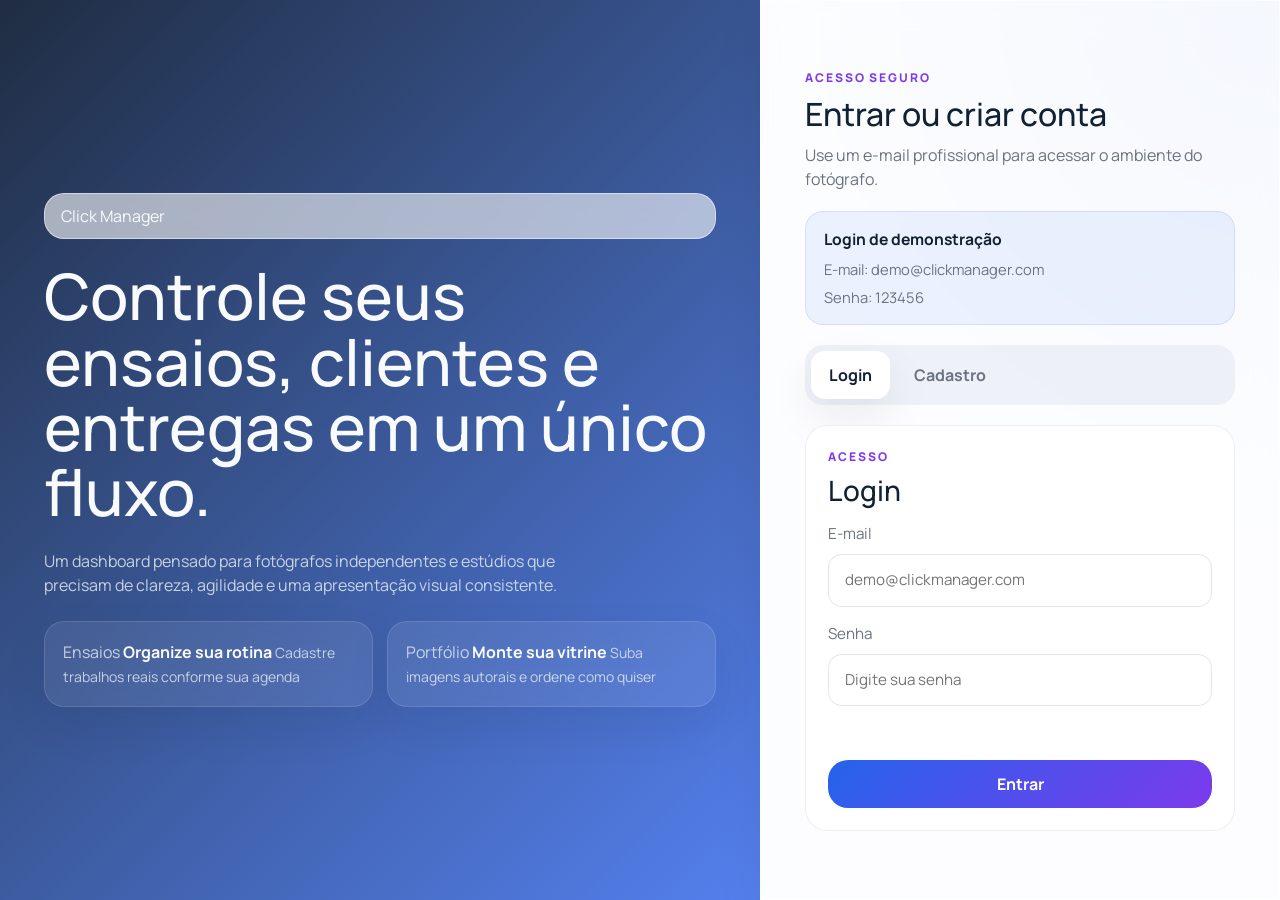
==== index.html @ f864e598 "Primeiro commit com .gitattributes" ====
<!DOCTYPE html>
<html lang="pt-BR">
<head>
    <meta charset="UTF-8">
    <meta name="viewport" content="width=device-width, initial-scale=1.0">
    <title>Click Manager | Login</title>
    <meta name="description" content="Sistema web para fotógrafos com gestão de clientes, ensaios, pagamentos e galeria de entrega.">
    <link href="https://cdn.jsdelivr.net/npm/bootstrap@5.3.3/dist/css/bootstrap.min.css" rel="stylesheet">
    <link rel="preconnect" href="https://fonts.googleapis.com">
    <link rel="preconnect" href="https://fonts.gstatic.com" crossorigin>
    <link href="https://fonts.googleapis.com/css2?family=Manrope:wght@400;500;600;700;800&display=swap" rel="stylesheet">
    <link rel="stylesheet" href="style.css">
</head>
<body data-page="login">
    <main class="auth-shell">
        <section class="auth-hero">
            <div class="brand-pill">Click Manager</div>
            <h1>Controle seus ensaios, clientes e entregas em um único fluxo.</h1>
            <p>
                Um dashboard pensado para fotógrafos independentes e estúdios que precisam de clareza,
                agilidade e uma apresentação visual consistente.
            </p>
            <div class="auth-hero__highlights">
                <article class="glass-card">
                    <span>Ensaios</span>
                    <strong>Organize sua rotina</strong>
                    <small>Cadastre trabalhos reais conforme sua agenda</small>
                </article>
                <article class="glass-card">
                    <span>Portfólio</span>
                    <strong>Monte sua vitrine</strong>
                    <small>Suba imagens autorais e ordene como quiser</small>
                </article>
            </div>
        </section>

        <section class="auth-panel">
            <div class="auth-panel__header">
                <p class="eyebrow">Acesso seguro</p>
                <h2>Entrar ou criar conta</h2>
                <p>Use um e-mail profissional para acessar o ambiente do fotógrafo.</p>
            </div>

            <div class="auth-demo">
                <strong>Login de demonstração</strong>
                <span>E-mail: demo@clickmanager.com</span>
                <span>Senha: 123456</span>
            </div>

            <div class="auth-tabs" role="tablist" aria-label="Modos de autenticação">
                <button class="auth-tab is-active" type="button" data-auth-tab="login">Login</button>
                <button class="auth-tab" type="button" data-auth-tab="register">Cadastro</button>
            </div>

            <form class="auth-form is-active" id="loginForm" novalidate>
                <div class="auth-form__header">
                    <p class="eyebrow">Acesso</p>
                    <h3>Login</h3>
                </div>
                <label class="field">
                    <span>E-mail</span>
                    <input type="email" name="email" placeholder="demo@clickmanager.com" required>
                </label>
                <label class="field">
                    <span>Senha</span>
                    <input type="password" name="password" placeholder="Digite sua senha" required minlength="6">
                </label>
                <p class="form-feedback" aria-live="polite"></p>
                <button class="btn btn-primary btn-block" type="submit">Entrar</button>
            </form>

            <form class="auth-form" id="registerForm" novalidate>
                <div class="auth-form__header">
                    <p class="eyebrow">Novo acesso</p>
                    <h3>Cadastro</h3>
                </div>
                <label class="field">
                    <span>Sou</span>
                    <select name="role" id="registerRole" required>
                        <option value="photographer">Fotógrafo</option>
                        <option value="client">Cliente</option>
                    </select>
                </label>
                <label class="field">
                    <span>Nome</span>
                    <input type="text" name="fullName" placeholder="Seu nome completo" required>
                </label>
                <label class="field">
                    <span>E-mail</span>
                    <input type="email" name="email" placeholder="novo@studio.com" required>
                </label>
                <label class="field">
                    <span>Senha</span>
                    <input type="password" name="password" placeholder="Crie uma senha segura" required minlength="6">
                </label>
                <div id="photographerFields">
                    <label class="field">
                        <span>Quanto você cobra por ensaio</span>
                        <input type="number" name="sessionPrice" placeholder="Ex.: 1200" min="0" step="0.01">
                    </label>
                    <label class="field">
                        <span>Média de ensaios por mês</span>
                        <input type="number" name="monthlyAverageSessions" placeholder="Ex.: 8" min="0" step="1">
                    </label>
                </div>
                <div id="clientFields" hidden>
                    <label class="field">
                        <span>Nome do fotógrafo</span>
                        <input type="text" name="photographerName" placeholder="Ex.: Helena Duarte">
                    </label>
                    <label class="field">
                        <span>Código ou link do ensaio</span>
                        <input type="text" name="shareCode" placeholder="Ex.: ENSAIO-MARINA-2026">
                    </label>
                </div>
                <p class="form-feedback" aria-live="polite"></p>
                <button class="btn btn-secondary btn-block" type="submit">Criar conta</button>
            </form>
        </section>
    </main>

    <script src="https://cdn.jsdelivr.net/npm/bootstrap@5.3.3/dist/js/bootstrap.bundle.min.js"></script>
    <script src="./js/app.js"></script>
    <script src="./js/page-fallbacks.js"></script>
</body>
</html>
---- style.css ----
@import url("./css/base.css");
@import url("./css/layout.css");
@import url("./css/components.css");
@import url("./css/pages.css");
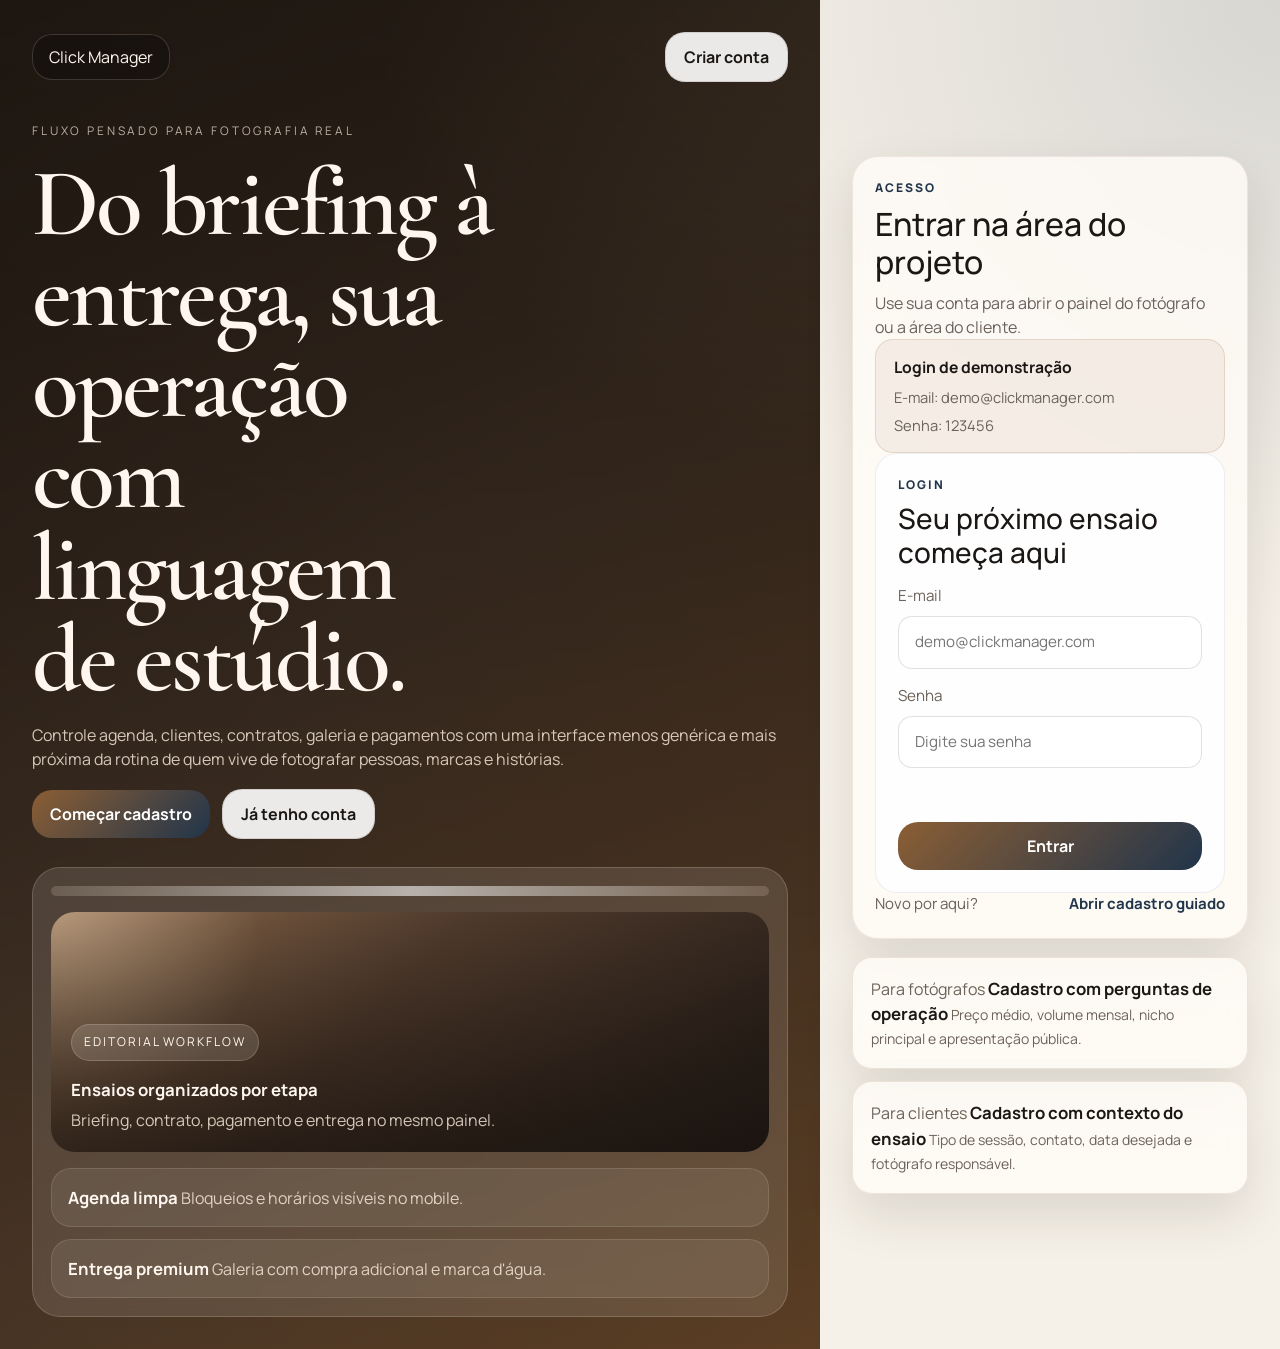
==== commit 8a957330: "update" ====
--- a/index.html
+++ b/index.html
@@ -1,121 +1,108 @@
-<!DOCTYPE html>
+﻿<!DOCTYPE html>
 <html lang="pt-BR">
 <head>
     <meta charset="UTF-8">
     <meta name="viewport" content="width=device-width, initial-scale=1.0">
-    <title>Click Manager | Login</title>
-    <meta name="description" content="Sistema web para fotógrafos com gestão de clientes, ensaios, pagamentos e galeria de entrega.">
+    <title>Click Manager | Gestão para Fotógrafos</title>
+    <meta name="description" content="Organize ensaios, clientes, contratos e entregas com uma experiência criada para fotógrafos autorais e estúdios visuais.">
     <link href="https://cdn.jsdelivr.net/npm/bootstrap@5.3.3/dist/css/bootstrap.min.css" rel="stylesheet">
     <link rel="preconnect" href="https://fonts.googleapis.com">
     <link rel="preconnect" href="https://fonts.gstatic.com" crossorigin>
-    <link href="https://fonts.googleapis.com/css2?family=Manrope:wght@400;500;600;700;800&display=swap" rel="stylesheet">
+    <link href="https://fonts.googleapis.com/css2?family=Manrope:wght@400;500;600;700;800&family=Cormorant+Garamond:wght@500;600;700&display=swap" rel="stylesheet">
     <link rel="stylesheet" href="style.css">
 </head>
 <body data-page="login">
-    <main class="auth-shell">
-        <section class="auth-hero">
-            <div class="brand-pill">Click Manager</div>
-            <h1>Controle seus ensaios, clientes e entregas em um único fluxo.</h1>
-            <p>
-                Um dashboard pensado para fotógrafos independentes e estúdios que precisam de clareza,
-                agilidade e uma apresentação visual consistente.
-            </p>
-            <div class="auth-hero__highlights">
-                <article class="glass-card">
-                    <span>Ensaios</span>
-                    <strong>Organize sua rotina</strong>
-                    <small>Cadastre trabalhos reais conforme sua agenda</small>
-                </article>
-                <article class="glass-card">
-                    <span>Portfólio</span>
-                    <strong>Monte sua vitrine</strong>
-                    <small>Suba imagens autorais e ordene como quiser</small>
-                </article>
+    <main class="auth-home">
+        <section class="photo-hero">
+            <header class="photo-hero__topbar">
+                <div class="brand-pill brand-pill--dark">Click Manager</div>
+                <a class="btn btn-ghost" href="./register.html">Criar conta</a>
+            </header>
+
+            <div class="photo-hero__content">
+                <div class="photo-hero__eyebrow">Fluxo pensado para fotografia real</div>
+                <h1>Do briefing à entrega, sua operação com linguagem de estúdio.</h1>
+                <p>
+                    Controle agenda, clientes, contratos, galeria e pagamentos com uma interface menos genérica e mais próxima
+                    da rotina de quem vive de fotografar pessoas, marcas e histórias.
+                </p>
+                <div class="photo-hero__actions">
+                    <a class="btn btn-primary" href="./register.html">Começar cadastro</a>
+                    <a class="btn btn-ghost" href="#loginCard">Já tenho conta</a>
+                </div>
+            </div>
+
+            <div class="photo-hero__frame photo-frame">
+                <div class="photo-frame__strip"></div>
+                <div class="photo-frame__main">
+                    <div class="photo-frame__badge">Editorial workflow</div>
+                    <div class="photo-frame__caption">
+                        <strong>Ensaios organizados por etapa</strong>
+                        <span>Briefing, contrato, pagamento e entrega no mesmo painel.</span>
+                    </div>
+                </div>
+                <div class="photo-frame__thumbs">
+                    <article>
+                        <strong>Agenda limpa</strong>
+                        <span>Bloqueios e horários visíveis no mobile.</span>
+                    </article>
+                    <article>
+                        <strong>Entrega premium</strong>
+                        <span>Galeria com compra adicional e marca d'água.</span>
+                    </article>
+                </div>
             </div>
         </section>
 
-        <section class="auth-panel">
-            <div class="auth-panel__header">
-                <p class="eyebrow">Acesso seguro</p>
-                <h2>Entrar ou criar conta</h2>
-                <p>Use um e-mail profissional para acessar o ambiente do fotógrafo.</p>
+        <section class="auth-home__side">
+            <div class="auth-home__panel" id="loginCard">
+                <div class="auth-panel__header">
+                    <p class="eyebrow">Acesso</p>
+                    <h2>Entrar na área do projeto</h2>
+                    <p>Use sua conta para abrir o painel do fotógrafo ou a área do cliente.</p>
+                </div>
+
+                <div class="auth-demo auth-demo--warm">
+                    <strong>Login de demonstração</strong>
+                    <span>E-mail: demo@clickmanager.com</span>
+                    <span>Senha: 123456</span>
+                </div>
+
+                <form class="auth-form is-active" id="loginForm" novalidate>
+                    <div class="auth-form__header">
+                        <p class="eyebrow">Login</p>
+                        <h3>Seu próximo ensaio começa aqui</h3>
+                    </div>
+                    <label class="field">
+                        <span>E-mail</span>
+                        <input type="email" name="email" placeholder="demo@clickmanager.com" required>
+                    </label>
+                    <label class="field">
+                        <span>Senha</span>
+                        <input type="password" name="password" placeholder="Digite sua senha" required minlength="6">
+                    </label>
+                    <p class="form-feedback" aria-live="polite"></p>
+                    <button class="btn btn-primary btn-block" type="submit">Entrar</button>
+                </form>
+
+                <div class="auth-home__links">
+                    <span>Novo por aqui?</span>
+                    <a href="./register.html">Abrir cadastro guiado</a>
+                </div>
             </div>
 
-            <div class="auth-demo">
-                <strong>Login de demonstração</strong>
-                <span>E-mail: demo@clickmanager.com</span>
-                <span>Senha: 123456</span>
+            <div class="auth-home__notes">
+                <article class="glass-card glass-card--light">
+                    <span>Para fotógrafos</span>
+                    <strong>Cadastro com perguntas de operação</strong>
+                    <small>Preço médio, volume mensal, nicho principal e apresentação pública.</small>
+                </article>
+                <article class="glass-card glass-card--light">
+                    <span>Para clientes</span>
+                    <strong>Cadastro com contexto do ensaio</strong>
+                    <small>Tipo de sessão, contato, data desejada e fotógrafo responsável.</small>
+                </article>
             </div>
-
-            <div class="auth-tabs" role="tablist" aria-label="Modos de autenticação">
-                <button class="auth-tab is-active" type="button" data-auth-tab="login">Login</button>
-                <button class="auth-tab" type="button" data-auth-tab="register">Cadastro</button>
-            </div>
-
-            <form class="auth-form is-active" id="loginForm" novalidate>
-                <div class="auth-form__header">
-                    <p class="eyebrow">Acesso</p>
-                    <h3>Login</h3>
-                </div>
-                <label class="field">
-                    <span>E-mail</span>
-                    <input type="email" name="email" placeholder="demo@clickmanager.com" required>
-                </label>
-                <label class="field">
-                    <span>Senha</span>
-                    <input type="password" name="password" placeholder="Digite sua senha" required minlength="6">
-                </label>
-                <p class="form-feedback" aria-live="polite"></p>
-                <button class="btn btn-primary btn-block" type="submit">Entrar</button>
-            </form>
-
-            <form class="auth-form" id="registerForm" novalidate>
-                <div class="auth-form__header">
-                    <p class="eyebrow">Novo acesso</p>
-                    <h3>Cadastro</h3>
-                </div>
-                <label class="field">
-                    <span>Sou</span>
-                    <select name="role" id="registerRole" required>
-                        <option value="photographer">Fotógrafo</option>
-                        <option value="client">Cliente</option>
-                    </select>
-                </label>
-                <label class="field">
-                    <span>Nome</span>
-                    <input type="text" name="fullName" placeholder="Seu nome completo" required>
-                </label>
-                <label class="field">
-                    <span>E-mail</span>
-                    <input type="email" name="email" placeholder="novo@studio.com" required>
-                </label>
-                <label class="field">
-                    <span>Senha</span>
-                    <input type="password" name="password" placeholder="Crie uma senha segura" required minlength="6">
-                </label>
-                <div id="photographerFields">
-                    <label class="field">
-                        <span>Quanto você cobra por ensaio</span>
-                        <input type="number" name="sessionPrice" placeholder="Ex.: 1200" min="0" step="0.01">
-                    </label>
-                    <label class="field">
-                        <span>Média de ensaios por mês</span>
-                        <input type="number" name="monthlyAverageSessions" placeholder="Ex.: 8" min="0" step="1">
-                    </label>
-                </div>
-                <div id="clientFields" hidden>
-                    <label class="field">
-                        <span>Nome do fotógrafo</span>
-                        <input type="text" name="photographerName" placeholder="Ex.: Helena Duarte">
-                    </label>
-                    <label class="field">
-                        <span>Código ou link do ensaio</span>
-                        <input type="text" name="shareCode" placeholder="Ex.: ENSAIO-MARINA-2026">
-                    </label>
-                </div>
-                <p class="form-feedback" aria-live="polite"></p>
-                <button class="btn btn-secondary btn-block" type="submit">Criar conta</button>
-            </form>
         </section>
     </main>
 
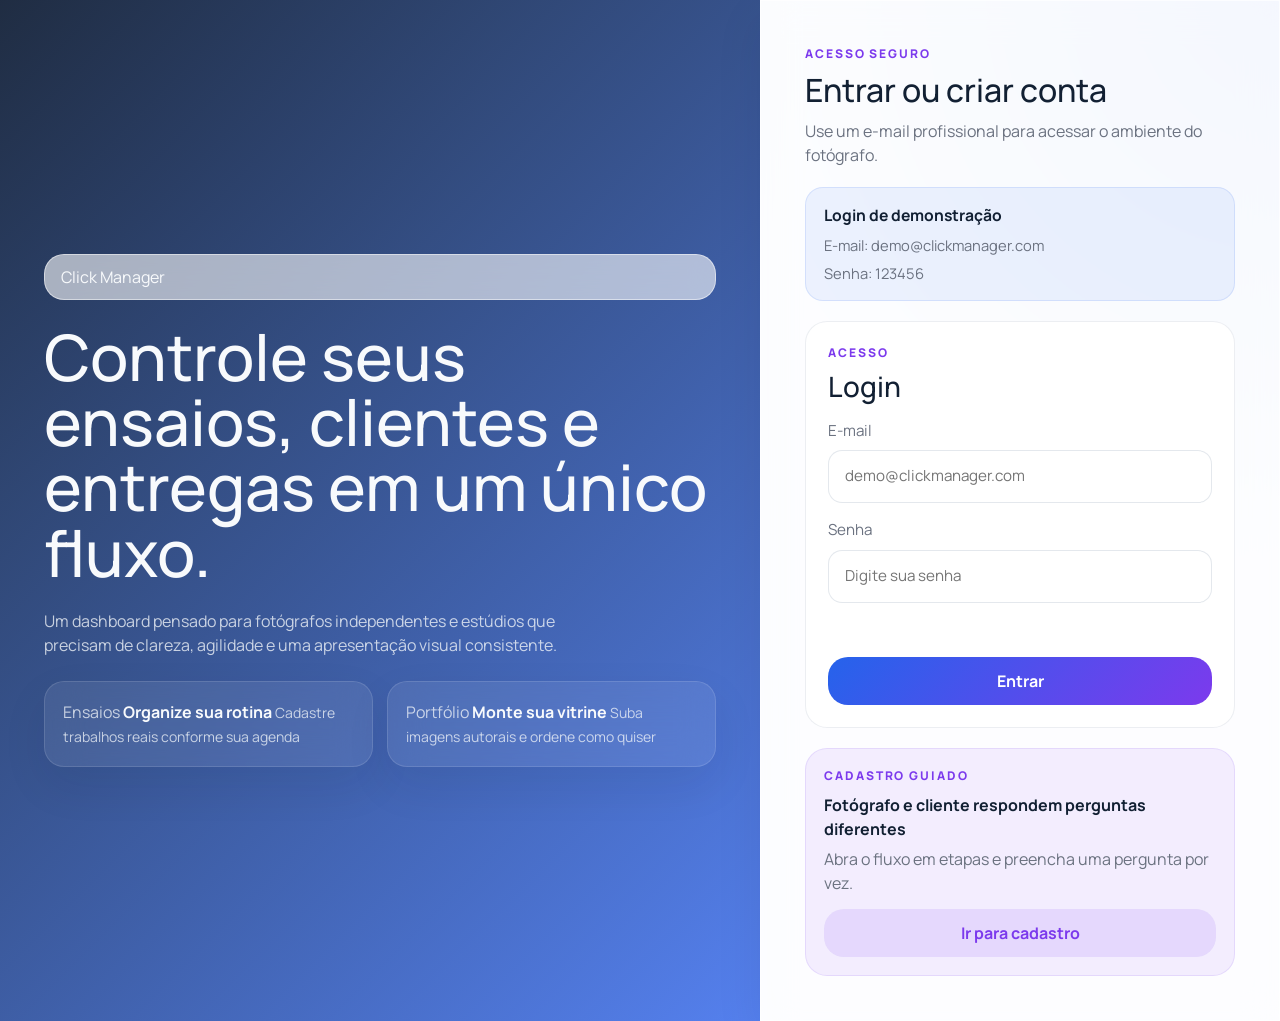
==== commit b865e03c: "update site" ====
--- a/index.html
+++ b/index.html
@@ -3,105 +3,74 @@
 <head>
     <meta charset="UTF-8">
     <meta name="viewport" content="width=device-width, initial-scale=1.0">
-    <title>Click Manager | Gestão para Fotógrafos</title>
-    <meta name="description" content="Organize ensaios, clientes, contratos e entregas com uma experiência criada para fotógrafos autorais e estúdios visuais.">
+    <title>Click Manager | Login</title>
+    <meta name="description" content="Sistema web para fotógrafos com gestão de clientes, ensaios, pagamentos e galeria de entrega.">
     <link href="https://cdn.jsdelivr.net/npm/bootstrap@5.3.3/dist/css/bootstrap.min.css" rel="stylesheet">
     <link rel="preconnect" href="https://fonts.googleapis.com">
     <link rel="preconnect" href="https://fonts.gstatic.com" crossorigin>
-    <link href="https://fonts.googleapis.com/css2?family=Manrope:wght@400;500;600;700;800&family=Cormorant+Garamond:wght@500;600;700&display=swap" rel="stylesheet">
+    <link href="https://fonts.googleapis.com/css2?family=Manrope:wght@400;500;600;700;800&display=swap" rel="stylesheet">
     <link rel="stylesheet" href="style.css">
 </head>
 <body data-page="login">
-    <main class="auth-home">
-        <section class="photo-hero">
-            <header class="photo-hero__topbar">
-                <div class="brand-pill brand-pill--dark">Click Manager</div>
-                <a class="btn btn-ghost" href="./register.html">Criar conta</a>
-            </header>
-
-            <div class="photo-hero__content">
-                <div class="photo-hero__eyebrow">Fluxo pensado para fotografia real</div>
-                <h1>Do briefing à entrega, sua operação com linguagem de estúdio.</h1>
-                <p>
-                    Controle agenda, clientes, contratos, galeria e pagamentos com uma interface menos genérica e mais próxima
-                    da rotina de quem vive de fotografar pessoas, marcas e histórias.
-                </p>
-                <div class="photo-hero__actions">
-                    <a class="btn btn-primary" href="./register.html">Começar cadastro</a>
-                    <a class="btn btn-ghost" href="#loginCard">Já tenho conta</a>
-                </div>
-            </div>
-
-            <div class="photo-hero__frame photo-frame">
-                <div class="photo-frame__strip"></div>
-                <div class="photo-frame__main">
-                    <div class="photo-frame__badge">Editorial workflow</div>
-                    <div class="photo-frame__caption">
-                        <strong>Ensaios organizados por etapa</strong>
-                        <span>Briefing, contrato, pagamento e entrega no mesmo painel.</span>
-                    </div>
-                </div>
-                <div class="photo-frame__thumbs">
-                    <article>
-                        <strong>Agenda limpa</strong>
-                        <span>Bloqueios e horários visíveis no mobile.</span>
-                    </article>
-                    <article>
-                        <strong>Entrega premium</strong>
-                        <span>Galeria com compra adicional e marca d'água.</span>
-                    </article>
-                </div>
+    <main class="auth-shell">
+        <section class="auth-hero">
+            <div class="brand-pill">Click Manager</div>
+            <h1>Controle seus ensaios, clientes e entregas em um único fluxo.</h1>
+            <p>
+                Um dashboard pensado para fotógrafos independentes e estúdios que precisam de clareza,
+                agilidade e uma apresentação visual consistente.
+            </p>
+            <div class="auth-hero__highlights">
+                <article class="glass-card">
+                    <span>Ensaios</span>
+                    <strong>Organize sua rotina</strong>
+                    <small>Cadastre trabalhos reais conforme sua agenda</small>
+                </article>
+                <article class="glass-card">
+                    <span>Portfólio</span>
+                    <strong>Monte sua vitrine</strong>
+                    <small>Suba imagens autorais e ordene como quiser</small>
+                </article>
             </div>
         </section>
 
-        <section class="auth-home__side">
-            <div class="auth-home__panel" id="loginCard">
-                <div class="auth-panel__header">
-                    <p class="eyebrow">Acesso</p>
-                    <h2>Entrar na área do projeto</h2>
-                    <p>Use sua conta para abrir o painel do fotógrafo ou a área do cliente.</p>
-                </div>
-
-                <div class="auth-demo auth-demo--warm">
-                    <strong>Login de demonstração</strong>
-                    <span>E-mail: demo@clickmanager.com</span>
-                    <span>Senha: 123456</span>
-                </div>
-
-                <form class="auth-form is-active" id="loginForm" novalidate>
-                    <div class="auth-form__header">
-                        <p class="eyebrow">Login</p>
-                        <h3>Seu próximo ensaio começa aqui</h3>
-                    </div>
-                    <label class="field">
-                        <span>E-mail</span>
-                        <input type="email" name="email" placeholder="demo@clickmanager.com" required>
-                    </label>
-                    <label class="field">
-                        <span>Senha</span>
-                        <input type="password" name="password" placeholder="Digite sua senha" required minlength="6">
-                    </label>
-                    <p class="form-feedback" aria-live="polite"></p>
-                    <button class="btn btn-primary btn-block" type="submit">Entrar</button>
-                </form>
-
-                <div class="auth-home__links">
-                    <span>Novo por aqui?</span>
-                    <a href="./register.html">Abrir cadastro guiado</a>
-                </div>
+        <section class="auth-panel">
+            <div class="auth-panel__header">
+                <p class="eyebrow">Acesso seguro</p>
+                <h2>Entrar ou criar conta</h2>
+                <p>Use um e-mail profissional para acessar o ambiente do fotógrafo.</p>
             </div>
 
-            <div class="auth-home__notes">
-                <article class="glass-card glass-card--light">
-                    <span>Para fotógrafos</span>
-                    <strong>Cadastro com perguntas de operação</strong>
-                    <small>Preço médio, volume mensal, nicho principal e apresentação pública.</small>
-                </article>
-                <article class="glass-card glass-card--light">
-                    <span>Para clientes</span>
-                    <strong>Cadastro com contexto do ensaio</strong>
-                    <small>Tipo de sessão, contato, data desejada e fotógrafo responsável.</small>
-                </article>
+            <div class="auth-demo">
+                <strong>Login de demonstração</strong>
+                <span>E-mail: demo@clickmanager.com</span>
+                <span>Senha: 123456</span>
+            </div>
+
+            <form class="auth-form is-active" id="loginForm" novalidate>
+                <div class="auth-form__header">
+                    <p class="eyebrow">Acesso</p>
+                    <h3>Login</h3>
+                </div>
+                <label class="field">
+                    <span>E-mail</span>
+                    <input type="email" name="email" placeholder="demo@clickmanager.com" required>
+                </label>
+                <label class="field">
+                    <span>Senha</span>
+                    <input type="password" name="password" placeholder="Digite sua senha" required minlength="6">
+                </label>
+                <p class="form-feedback" aria-live="polite"></p>
+                <button class="btn btn-primary btn-block" type="submit">Entrar</button>
+            </form>
+
+            <div class="auth-register-cta">
+                <div>
+                    <p class="eyebrow">Cadastro guiado</p>
+                    <strong>Fotógrafo e cliente respondem perguntas diferentes</strong>
+                    <p>Abra o fluxo em etapas e preencha uma pergunta por vez.</p>
+                </div>
+                <a class="btn btn-secondary btn-block" href="./register.html">Ir para cadastro</a>
             </div>
         </section>
     </main>
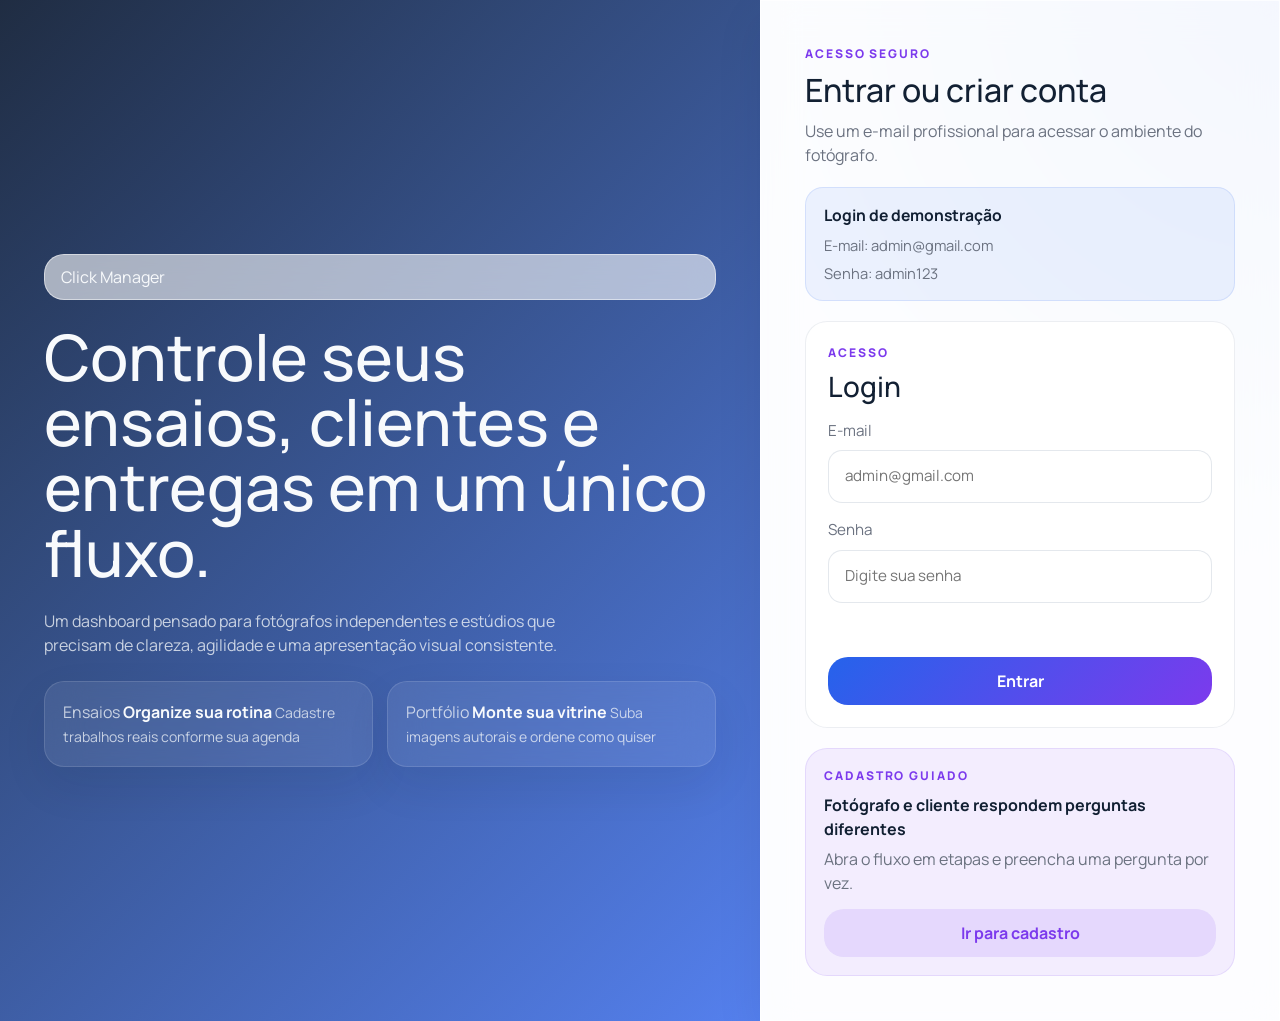
==== commit 0dbb9800: "atualizacao_login nao sei dar commit nessa  bomba" ====
--- a/index.html
+++ b/index.html
@@ -43,8 +43,8 @@
 
             <div class="auth-demo">
                 <strong>Login de demonstração</strong>
-                <span>E-mail: demo@clickmanager.com</span>
-                <span>Senha: 123456</span>
+                <span>E-mail: admin@gmail.com</span>
+                <span>Senha: admin123</span>
             </div>
 
             <form class="auth-form is-active" id="loginForm" novalidate>
@@ -54,7 +54,7 @@
                 </div>
                 <label class="field">
                     <span>E-mail</span>
-                    <input type="email" name="email" placeholder="demo@clickmanager.com" required>
+                    <input type="email" name="email" placeholder="admin@gmail.com" required>
                 </label>
                 <label class="field">
                     <span>Senha</span>
